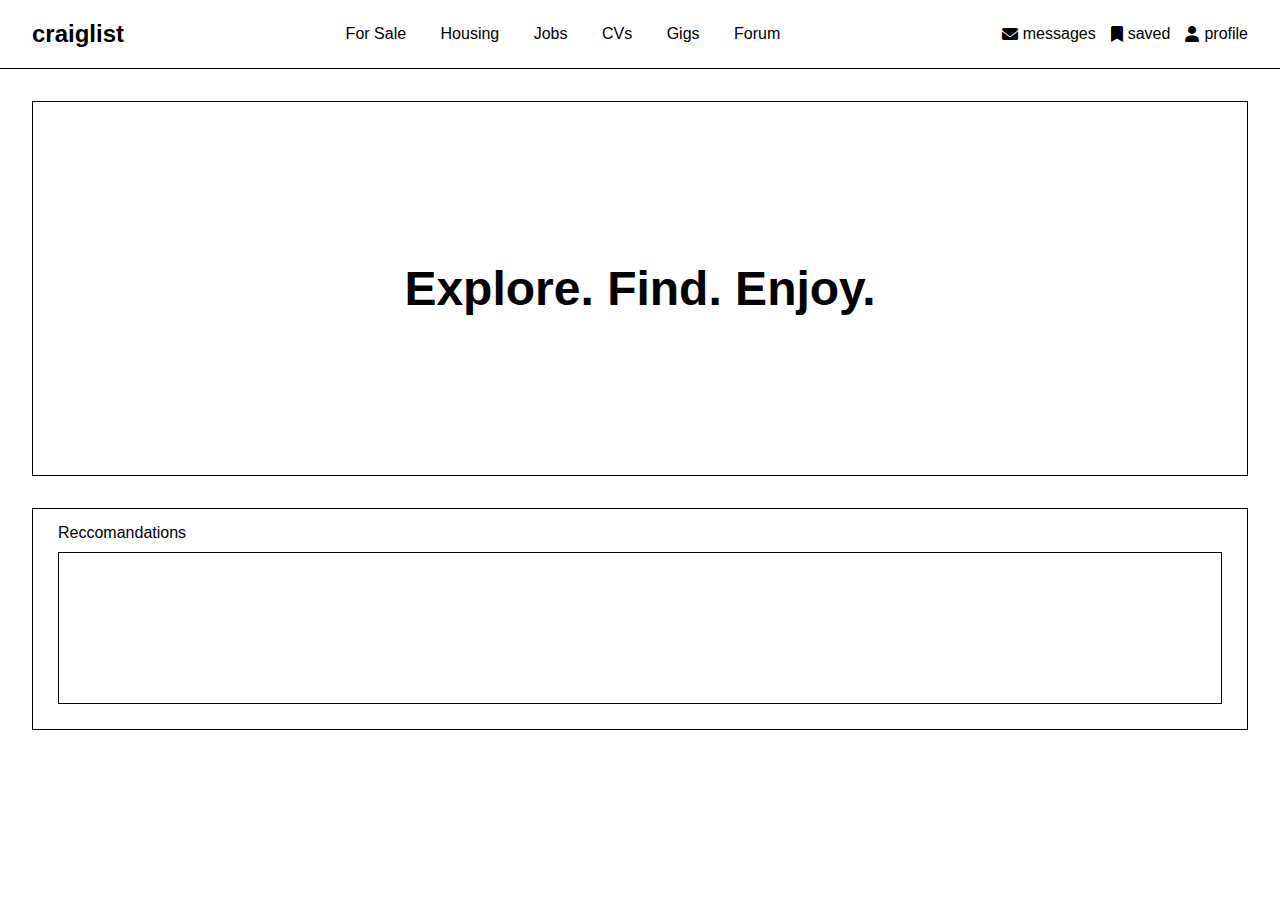
==== craiglist2/index.html @ 65d13ef5 "fully-responsive" ====
<!DOCTYPE html>
<head>
    <meta charset="UTF-8">
    <meta name="viewport" content="width=device-width, initial-scale=1.0">
    <title>Craigslist Homepage </title>
    <link rel="stylesheet" href="styles.css"> 
    <link rel="stylesheet" href="https://cdnjs.cloudflare.com/ajax/libs/font-awesome/6.0.0-beta3/css/all.min.css">
</head>
<body>

    <nav class="nav-menu">
        <div class="left-side">
            <h2>craiglist</h2>
        </div>
        <div class="nav-links">
            <a href="#">For Sale</a>
            <a href="#">Housing</a>
            <a href="#">Jobs</a>
            <a href="#">CVs</a>
            <a href="#">Gigs</a>
            <a href="#">Forum</a>
        </div>
        <div class="right-side">
            <div class="icon-text">
                <i class="fas fa-envelope"></i> 
                <a href="#">messages</a>
            </div>
            <div class="icon-text">
                <i class="fas fa-bookmark"></i>
                <a href="#">saved</a>
            </div>
            <div class="icon-text">
                <i class="fas fa-user"></i>
                <a href="#">profile</a>
            </div>
        </div>
    </nav>

   
    <main>
        <div class="banner">
            <h1>Explore. Find. Enjoy.</h1>
        </div>
    </main>

    
    <section class="recommendations">
        <span>Reccomandations</span>
        <div class="box"></div>
    </section>

</body>
</html>
---- craiglist2/styles.css ----
body {
    font-family: Arial, sans-serif;
    margin: 0;
    padding: 0;
}

a {
    text-decoration: none;
    color: black;
}


.nav-menu {
    display: flex;
    justify-content: space-between;
    align-items: center;
    padding: 20px 32px;
    border-bottom: 1px solid black;
}

.left-side h2 {
    margin: 0;
}

.nav-links a {
    margin: 0 15px;
}

.right-side {
    display: flex;
    align-items: center;
}

.icon-text {
    display: flex;
    align-items: center;
    margin-right: 15px;
}

.icon-text:last-child {
    margin-right: 0px;
}
.icon-text i {
    margin-right: 5px;
}

.banner {
    text-align: center;
    padding: 59px;
    border: 1px solid black;
    margin: 32px;
}

.banner h1 {
    font-size: 3rem;
    margin: 100px 10px;
}

.recommendations {
    padding: 15px 25px 25px 25px;
    margin: 32px;
    border: 1px solid black;
}

.box {
    height: 150px;
    border: 1px solid black;
    margin-top: 10px;
}


@media (max-width: 1035px) { 
    .nav-menu {
        padding: 20px; 
    }
    .left-side h2 {
        font-size: 20px;
        font-weight: 900;

    }

    .nav-links a {
        margin: 0px 4px; 
        font-size: 14px;
    }

    .icon-text {
        margin: 0px 5px;
       
    }
    .icon-text:first-child{
        margin-left: 0px;
    }

    .icon-text i {
        margin-right: 4px;
    }
 
}
@media (max-width: 665px) { 
    .nav-menu {
        flex-direction: column;
        padding: 11px 32px;
        display: flex;
        justify-content: space-between;
        align-items: left;
    }

    .nav-links {
        display: flex;
        flex-direction: column; 
        text-align: center;
        width: 100%;
        margin: 10px 0px;

    }

    .nav-links a {
        margin: 3px 0px; 
        padding: 6px;
        border: 1.8px solid black;
        font-size: 15px;
    }


    .icon-text {
        margin: 0px 10px;
       
    }
    .banner h1 {
        font-size: 1.5rem; 
    }

    .box {
        height: 100px; 
    }

    .left-side h2 {
        font-size: 20px;
        font-weight: 900;

    }

    .banner{
        padding: 9px;
    }
}
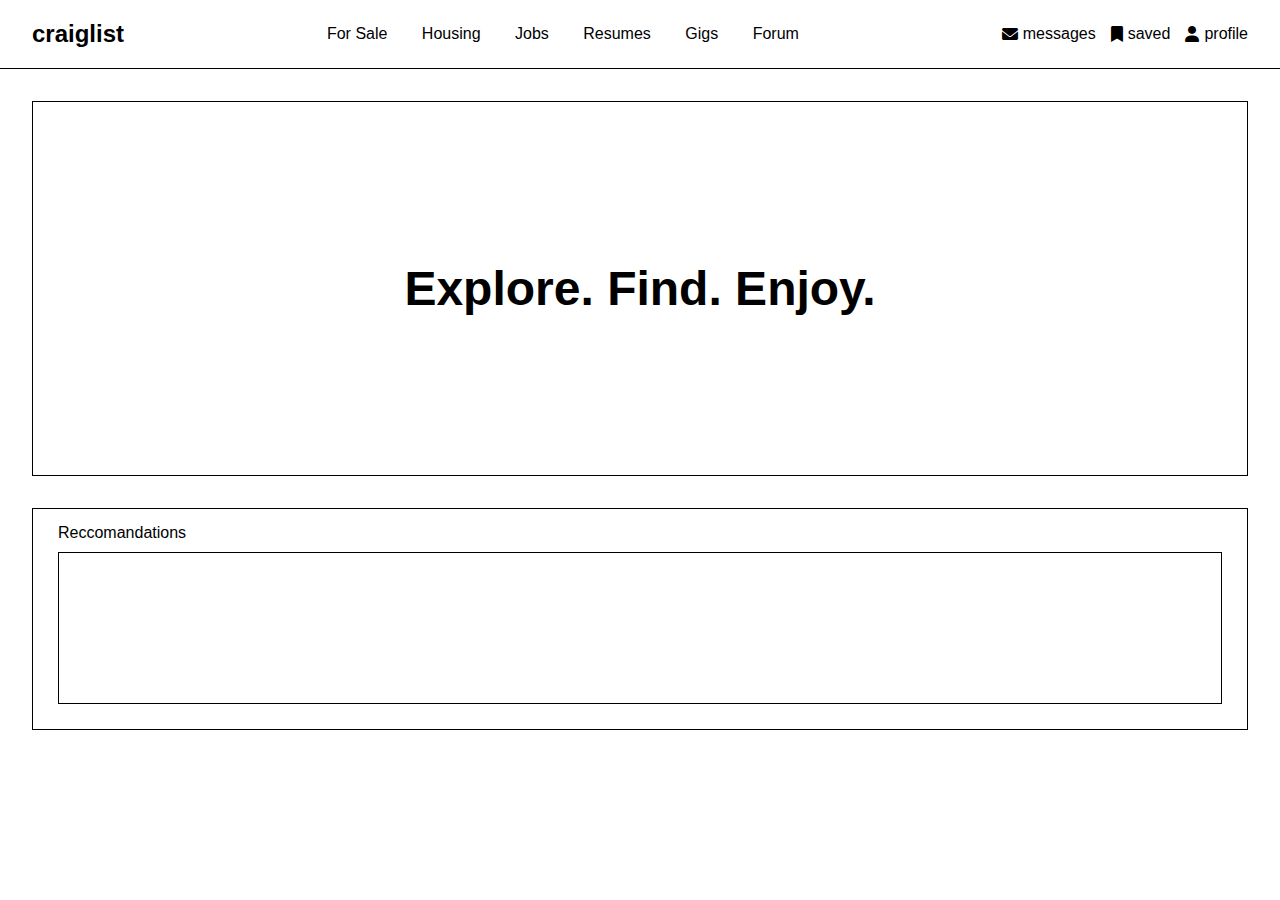
==== commit 5369fd3a: "updates" ====
--- a/craiglist2/index.html
+++ b/craiglist2/index.html
@@ -16,7 +16,7 @@
             <a href="#">For Sale</a>
             <a href="#">Housing</a>
             <a href="#">Jobs</a>
-            <a href="#">CVs</a>
+            <a href="#">Resumes</a>
             <a href="#">Gigs</a>
             <a href="#">Forum</a>
         </div>
--- a/craiglist2/styles.css
+++ b/craiglist2/styles.css
@@ -96,9 +96,13 @@
     .icon-text i {
         margin-right: 4px;
     }
+
+    .icon-text a {
+        font-size: 15px;
+    }
  
 }
-@media (max-width: 665px) { 
+@media (max-width: 675px) { 
     .nav-menu {
         flex-direction: column;
         padding: 11px 32px;
@@ -119,7 +123,7 @@
     .nav-links a {
         margin: 3px 0px; 
         padding: 6px;
-        border: 1.8px solid black;
+        border: 1.5px solid black;
         font-size: 15px;
     }
 
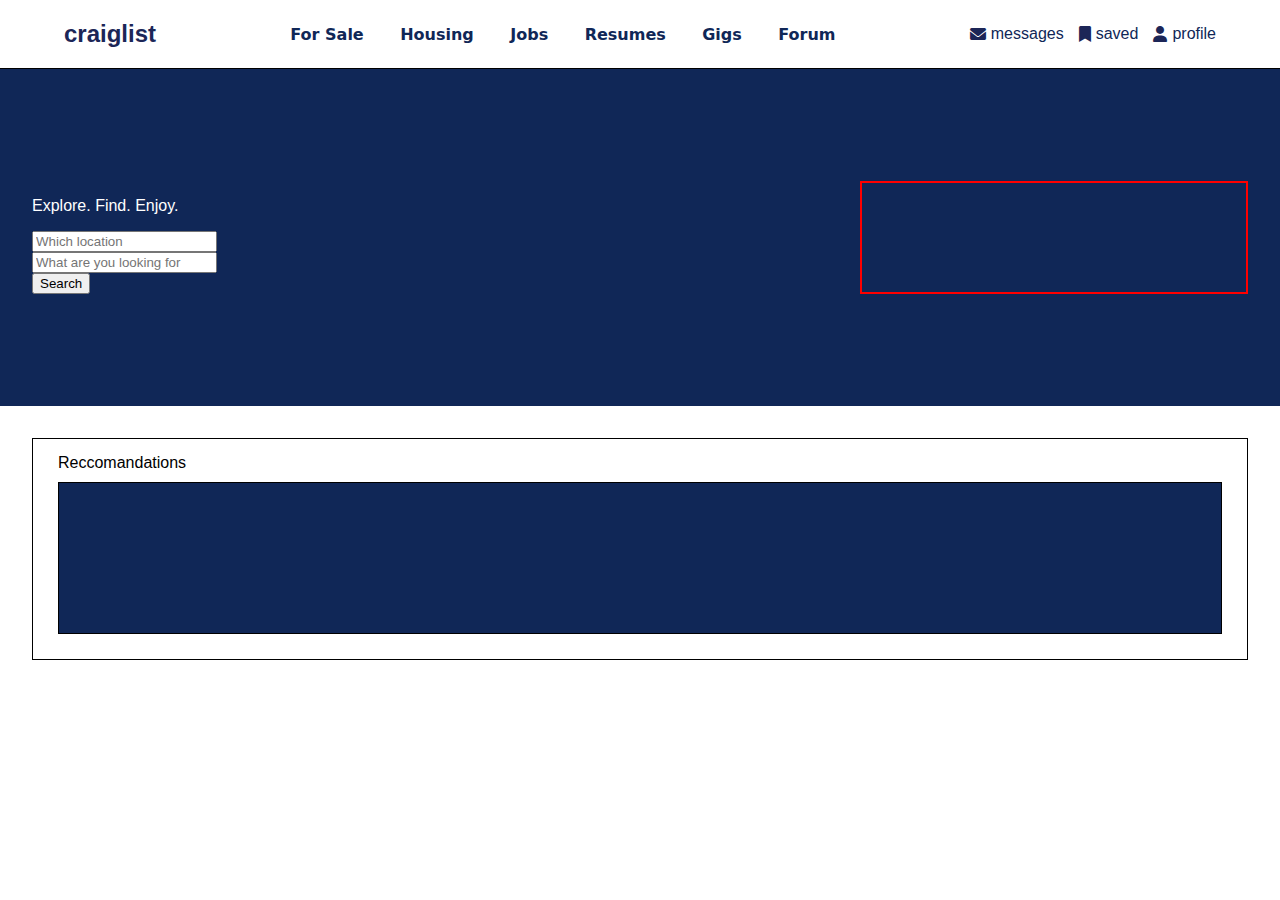
==== commit 80050f60: "newchanges" ====
--- a/craiglist2/index.html
+++ b/craiglist2/index.html
@@ -39,8 +39,30 @@
    
     <main>
         <div class="banner">
-            <h1>Explore. Find. Enjoy.</h1>
+            <div class="left-side-banner">
+                    <form action="" method="post" class="search-location">
+                        <p class="motto"> Explore. Find. Enjoy. </p>
+            
+                        <div class="input-group">
+                            <input type="text" placeholder="Which location" name="fullname">
+                        </div>
+                        
+                        <div class="input-group">
+                            <input type="text" placeholder="What are you looking for" name="fullname">
+                        </div>
+                    
+                        <div class="input-group">
+                            <button name="search" class="btn"> Search </button>
+                        </div>
+            
+                    </form>  
+            </div>
+
+            <div class="banner-pic">
+
+            </div>
         </div>
+           
     </main>
 
     
--- a/craiglist2/styles.css
+++ b/craiglist2/styles.css
@@ -1,6 +1,6 @@
 
 body {
-    font-family: Arial, sans-serif;
+    font-family: Arial, Helvetica, sans-serif;
     margin: 0;
     padding: 0;
 }
@@ -15,8 +15,11 @@
     display: flex;
     justify-content: space-between;
     align-items: center;
-    padding: 20px 32px;
+    padding: 20px 4rem;
     border-bottom: 1px solid black;
+    color:  #1C2657;
+    background-color: rgba(255, 255, 255, 0.71);
+    /*background-image: url(finalimgbg.png);*/
 }
 
 .left-side h2 {
@@ -24,7 +27,13 @@
 }
 
 .nav-links a {
-    margin: 0 15px;
+    margin: 0 16px;
+    font-family: system-ui, -apple-system, BlinkMacSystemFont, 'Segoe UI', Roboto, Oxygen, Ubuntu, Cantarell, 'Open Sans', 'Helvetica Neue', sans-serif;
+    color: #102757;
+    font-weight: 550;
+}
+.nav-links a:hover {
+    text-decoration: underline;
 }
 
 .right-side {
@@ -40,22 +49,38 @@
 
 .icon-text:last-child {
     margin-right: 0px;
+
+}
+
+.icon-text a{
+    color:#102757;
 }
 .icon-text i {
     margin-right: 5px;
 }
 
-.banner {
-    text-align: center;
-    padding: 59px;
-    border: 1px solid black;
-    margin: 32px;
+.icon-text a:hover {
+    text-decoration: underline;
 }
 
-.banner h1 {
-    font-size: 3rem;
-    margin: 100px 10px;
+.banner {
+    padding: 7rem 2rem;
+    color: white;
+    background-color: #102757;
+    display: flex;
+    justify-content: space-between;
 }
+
+.left-side-banner{
+    
+}
+
+.banner-pic{
+    border: 2px solid red;
+    padding: 1rem 12rem;
+    display: inline-block;
+}
+
 
 .recommendations {
     padding: 15px 25px 25px 25px;
@@ -67,6 +92,7 @@
     height: 150px;
     border: 1px solid black;
     margin-top: 10px;
+    background-color: #102757;
 }
 
 
@@ -102,7 +128,7 @@
     }
  
 }
-@media (max-width: 675px) { 
+@media (max-width: 690px) { 
     .nav-menu {
         flex-direction: column;
         padding: 11px 32px;
@@ -122,12 +148,11 @@
 
     .nav-links a {
         margin: 3px 0px; 
-        padding: 6px;
-        border: 1.5px solid black;
-        font-size: 15px;
+        padding: 6.5px;
+        background-color: #102757;
+        font-size: 16px;
+        color: white;
     }
-
-
     .icon-text {
         margin: 0px 10px;
        
@@ -145,6 +170,8 @@
         font-weight: 900;
 
     }
+   
+    
 
     .banner{
         padding: 9px;
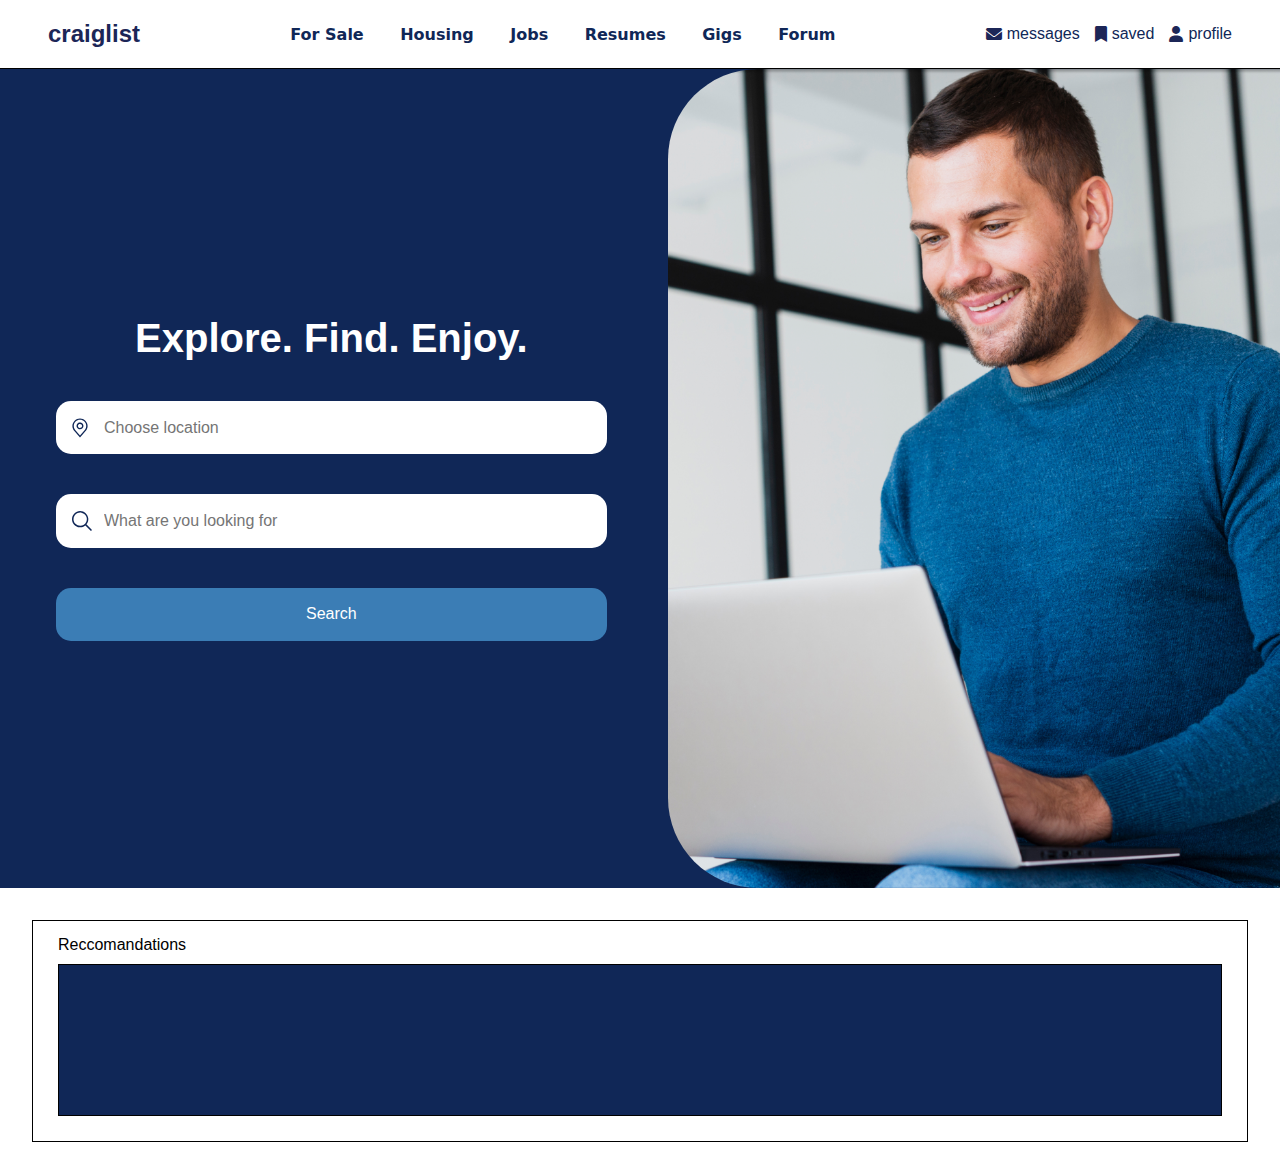
==== commit a6129d5f: "finalbanner-navmenu" ====
--- a/craiglist2/index.html
+++ b/craiglist2/index.html
@@ -40,29 +40,29 @@
     <main>
         <div class="banner">
             <div class="left-side-banner">
-                    <form action="" method="post" class="search-location">
-                        <p class="motto"> Explore. Find. Enjoy. </p>
-            
-                        <div class="input-group">
-                            <input type="text" placeholder="Which location" name="fullname">
-                        </div>
-                        
-                        <div class="input-group">
-                            <input type="text" placeholder="What are you looking for" name="fullname">
-                        </div>
-                    
-                        <div class="input-group">
-                            <button name="search" class="btn"> Search </button>
-                        </div>
-            
-                    </form>  
+                <form action="" method="post" class="search-location">
+                    <p class="motto"> Explore. Find. Enjoy. </p>
+        
+                    <div class="input-group">
+                        <img src="locIcon.svg" alt="Location Icon" class="icon">
+                        <input type="text" placeholder="Choose location" name="location">
+                    </div>
+        
+                    <div class="input-group">
+                        <img src="searchIcon.svg" alt="Search Icon" class="icon">
+                        <input type="text" placeholder="What are you looking for" name="query">
+                    </div>
+        
+                    <div class="input-group">
+                        <button name="search" class="btn"> Search </button>
+                    </div>
+                </form>  
             </div>
-
+        
             <div class="banner-pic">
-
+                <img src="bpic.png" alt="Banner Image">
             </div>
-        </div>
-           
+        </div>        
     </main>
 
     
--- a/craiglist2/styles.css
+++ b/craiglist2/styles.css
@@ -15,11 +15,10 @@
     display: flex;
     justify-content: space-between;
     align-items: center;
-    padding: 20px 4rem;
+    padding: 20px 3rem;
     border-bottom: 1px solid black;
     color:  #1C2657;
     background-color: rgba(255, 255, 255, 0.71);
-    /*background-image: url(finalimgbg.png);*/
 }
 
 .left-side h2 {
@@ -64,21 +63,87 @@
 }
 
 .banner {
-    padding: 7rem 2rem;
+    padding: 0rem 0rem 0rem 3.5rem;
     color: white;
     background-color: #102757;
     display: flex;
     justify-content: space-between;
-}
-
-.left-side-banner{
-    
-}
-
-.banner-pic{
-    border: 2px solid red;
-    padding: 1rem 12rem;
-    display: inline-block;
+    align-items: center;
+    position: relative;
+    height: 91vh;
+}
+
+.left-side-banner {
+    width: 45%;
+    margin: 0rem;
+}
+
+.motto {
+    font-size: 2.5rem;
+    font-weight: bold;
+    margin: 0rem 0rem 2.5rem 0rem;
+    color: white;
+    text-align: center;
+}
+
+.input-group input, .btn {
+    width: 100%; 
+    padding: 1.1rem 3rem; 
+    box-sizing: border-box; 
+    display: inline-block; 
+    border-radius: 15px;
+    border: none;
+    font-size: 1rem;
+}
+
+.input-group {
+    position: relative;
+    margin-bottom: 2.5rem;
+    width: 100%; 
+}
+
+.input-group:last-child{
+    margin-bottom: 0rem;
+}
+
+.btn {
+    background-color: #3b7db5;
+    border: none;
+    color: white;
+    box-sizing: border-box;
+    font-size: 1rem;
+    cursor: pointer;
+    transition: background-color 0.3s ease;
+}
+
+.btn:hover {
+    background-color: #4B9FE1;
+}
+
+.input-group img.icon {
+    position: absolute;
+    top: 50%;
+    left: 1rem;
+    transform: translateY(-50%);   
+    height: 20px;
+}
+
+
+.banner-pic {
+    width: 50%; 
+    height: 100%;
+    display: flex;
+    justify-content: flex-end;
+    padding: 0;
+    overflow: hidden;
+}
+
+.banner-pic img {
+    width: 100%;
+    height: 100%;
+    object-fit: cover; 
+    margin: 0; 
+   border-radius: 90px 0px 0px 90px;
 }
 
 
@@ -152,14 +217,12 @@
         background-color: #102757;
         font-size: 16px;
         color: white;
+        font-weight: 500;
     }
     .icon-text {
         margin: 0px 10px;
        
     }
-    .banner h1 {
-        font-size: 1.5rem; 
-    }
 
     .box {
         height: 100px; 
@@ -171,9 +234,43 @@
 
     }
    
-    
-
-    .banner{
-        padding: 9px;
-    }
-}
+    .banner {
+        padding: 0rem 1rem; 
+        text-align: center;  
+        height: 85vh;  
+        background-image: url('bpic.png'); 
+        background-size: cover;  
+        background-position: center;  
+        position: relative; 
+    }
+
+
+    .banner::before {
+        content: '';
+        position: absolute;
+        top: 0;
+        left: 0;
+        width: 100%;
+        height: 100%;
+        background-color: hsla(221, 69%, 20%, 0.94); 
+        z-index: 1; 
+    }
+
+
+    .left-side-banner {
+        width: 90%;  
+        z-index: 2;  
+        text-align: center;
+        margin: 0 auto; 
+    }
+
+    .motto {
+        font-size: 2rem; 
+    }
+
+    .banner-pic {
+        display: none; 
+    }
+
+  
+}
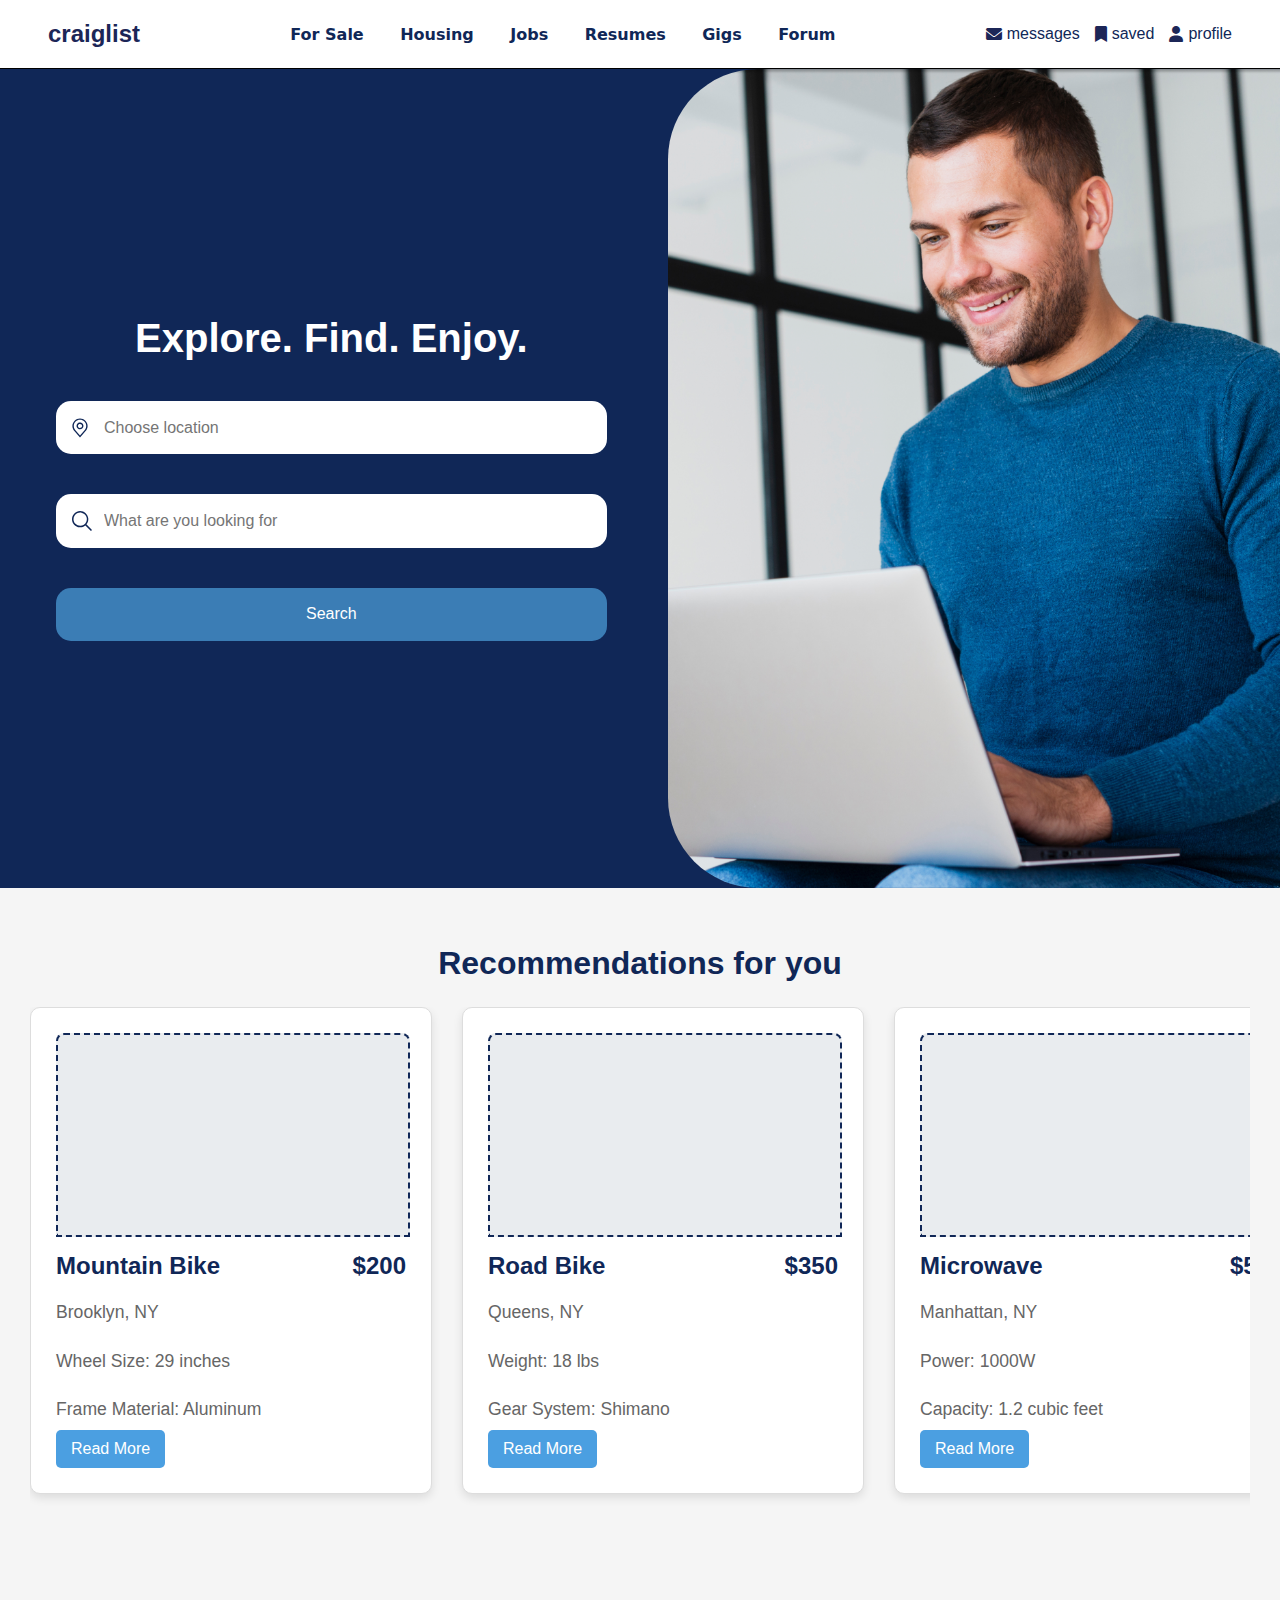
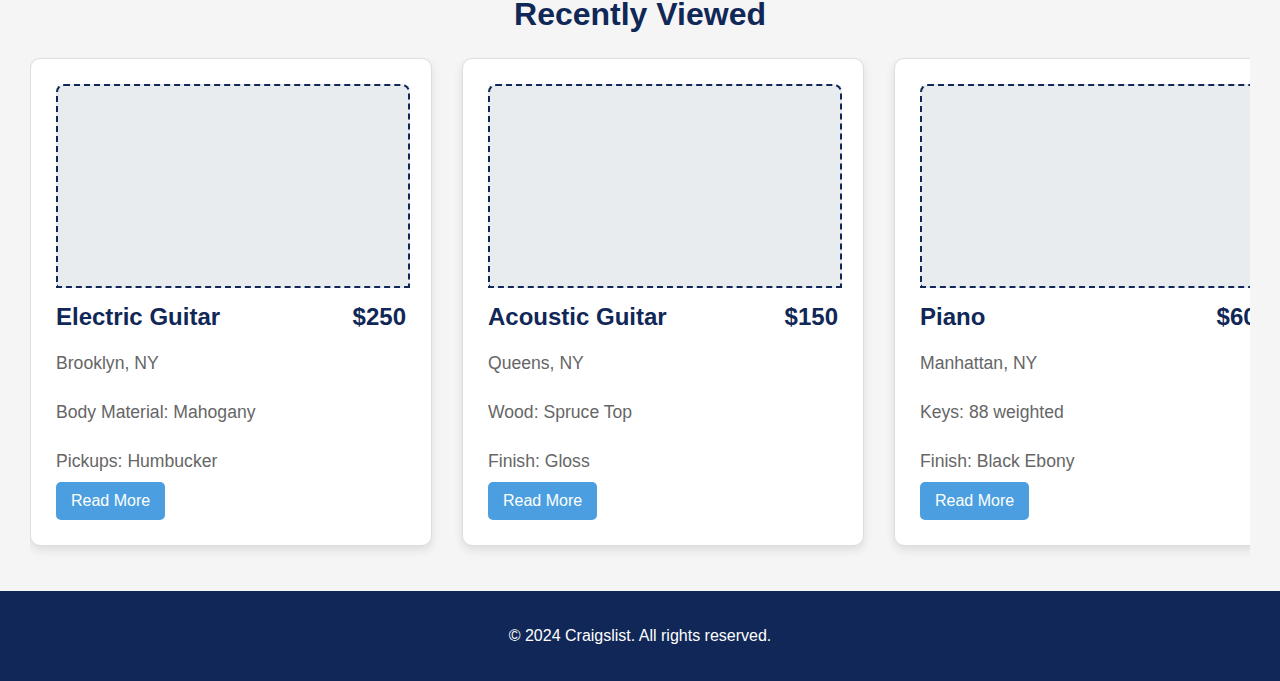
==== commit 7b2ff832: "cards" ====
--- a/craiglist2/index.html
+++ b/craiglist2/index.html
@@ -65,11 +65,189 @@
         </div>        
     </main>
 
-    
-    <section class="recommendations">
-        <span>Reccomandations</span>
-        <div class="box"></div>
+
+
+    
+
+    <section class="recommendations-section">
+        <h2>Recommendations for you</h2>
+        <div class="recommendations-container">
+            <div class="recommendation-card">
+                <div class="img"></div>
+                <div class="card-info">
+                    <div class="title-price">
+                        <span>Mountain Bike</span>
+                        <span>$200</span>
+                    </div>
+                    <p>Brooklyn, NY</p>
+                    <p>Wheel Size: 29 inches</p>
+                    <p>Frame Material: Aluminum</p>
+                    <button class="read-more-btn">Read More</button>
+                </div>
+            </div>
+            <div class="recommendation-card">
+                <div class="img"></div>
+                <div class="card-info">
+                    <div class="title-price">
+                        <span>Road Bike</span>
+                        <span>$350</span>
+                    </div>
+                    <p>Queens, NY</p>
+                    <p>Weight: 18 lbs</p>
+                    <p>Gear System: Shimano</p>
+                    <button class="read-more-btn">Read More</button>
+                </div>
+            </div>
+            <div class="recommendation-card">
+                <div class="img"></div>
+                <div class="card-info">
+                    <div class="title-price">
+                        <span>Microwave</span>
+                        <span>$50</span>
+                    </div>
+                    <p>Manhattan, NY</p>
+                    <p>Power: 1000W</p>
+                    <p>Capacity: 1.2 cubic feet</p>
+                    <button class="read-more-btn">Read More</button>
+                </div>
+            </div>
+            <div class="recommendation-card">
+                <div class="img"></div>
+                <div class="card-info">
+                    <div class="title-price">
+                        <span>Electric Bike</span>
+                        <span>$500</span>
+                    </div>
+                    <p>Bronx, NY</p>
+                    <p>Battery: 36V Lithium</p>
+                    <p>Range: 40 miles</p>
+                    <button class="read-more-btn">Read More</button>
+                </div>
+            </div>
+            <div class="recommendation-card">
+                <div class="img"></div>
+                <div class="card-info">
+                    <div class="title-price">
+                        <span>Fridge</span>
+                        <span>$300</span>
+                    </div>
+                    <p>Staten Island, NY</p>
+                    <p>Capacity: 20 cu ft</p>
+                    <p>Energy Star: Yes</p>
+                    <button class="read-more-btn">Read More</button>
+                </div>
+            </div>
+            <div class="recommendation-card">
+                <div class="img"></div>
+                <div class="card-info">
+                    <div class="title-price">
+                        <span>Laptop</span>
+                        <span>$600</span>
+                    </div>
+                    <p>Queens, NY</p>
+                    <p>Processor: Intel i7</p>
+                    <p>RAM: 16GB</p>
+                    <button class="read-more-btn">Read More</button>
+                </div>
+            </div>
+            <div class="see-more">
+                <button>See More</button>
+            </div>
+        </div>
     </section>
+    
+    <section class="recently-viewed-section">
+        <h2>Recently Viewed</h2>
+        <div class="recommendations-container">
+            <div class="recommendation-card">
+                <div class="img"></div>
+                <div class="card-info">
+                    <div class="title-price">
+                        <span>Electric Guitar</span>
+                        <span>$250</span>
+                    </div>
+                    <p>Brooklyn, NY</p>
+                    <p>Body Material: Mahogany</p>
+                    <p>Pickups: Humbucker</p>
+                    <button class="read-more-btn">Read More</button>
+                </div>
+            </div>
+            <div class="recommendation-card">
+                <div class="img"></div>
+                <div class="card-info">
+                    <div class="title-price">
+                        <span>Acoustic Guitar</span>
+                        <span>$150</span>
+                    </div>
+                    <p>Queens, NY</p>
+                    <p>Wood: Spruce Top</p>
+                    <p>Finish: Gloss</p>
+                    <button class="read-more-btn">Read More</button>
+                </div>
+            </div>
+            <div class="recommendation-card">
+                <div class="img"></div>
+                <div class="card-info">
+                    <div class="title-price">
+                        <span>Piano</span>
+                        <span>$600</span>
+                    </div>
+                    <p>Manhattan, NY</p>
+                    <p>Keys: 88 weighted</p>
+                    <p>Finish: Black Ebony</p>
+                    <button class="read-more-btn">Read More</button>
+                </div>
+            </div>
+            <div class="recommendation-card">
+                <div class="img"></div>
+                <div class="card-info">
+                    <div class="title-price">
+                        <span>Keyboard</span>
+                        <span>$100</span>
+                    </div>
+                    <p>Bronx, NY</p>
+                    <p>Keys: 61 semi-weighted</p>
+                    <p>Sound Bank: 300 voices</p>
+                    <button class="read-more-btn">Read More</button>
+                </div>
+            </div>
+            <div class="recommendation-card">
+                <div class="img"></div>
+                <div class="card-info">
+                    <div class="title-price">
+                        <span>TV</span>
+                        <span>$400</span>
+                    </div>
+                    <p>Brooklyn, NY</p>
+                    <p>Size: 55 inches</p>
+                    <p>Resolution: 4K UHD</p>
+                    <button class="read-more-btn">Read More</button>
+                </div>
+            </div>
+            <div class="recommendation-card">
+                <div class="img"></div>
+                <div class="card-info">
+                    <div class="title-price">
+                        <span>Desk</span>
+                        <span>$100</span>
+                    </div>
+                    <p>Manhattan, NY</p>
+                    <p>Material: Oak Wood</p>
+                    <p>Dimensions: 5ft x 3ft</p>
+                    <button class="read-more-btn">Read More</button>
+                </div>
+            </div>
+            <div class="see-more">
+                <button>See More</button>
+            </div>
+        </div>
+    </section>
+    
+    <footer class="footer">
+        <p>&copy; 2024 Craigslist. All rights reserved.</p>
+    </footer>
+    
+
 
 </body>
 </html>
--- a/craiglist2/styles.css
+++ b/craiglist2/styles.css
@@ -147,18 +147,139 @@
 }
 
 
-.recommendations {
-    padding: 15px 25px 25px 25px;
-    margin: 32px;
-    border: 1px solid black;
-}
-
-.box {
-    height: 150px;
-    border: 1px solid black;
-    margin-top: 10px;
+
+
+
+
+.recommendations-section, .recently-viewed-section {
+    padding: 30px;
+    background-color: #f5f5f5;
+}
+
+.recommendations-section h2, .recently-viewed-section h2 {
+    text-align: center;
+    color: #102757;
+    margin-bottom: 25px;
+    font-size: 2rem;
+}
+
+.recommendations-container {
+    display: flex;
+    gap: 30px;
+    overflow-x: auto;
+    padding-bottom: 15px;
+    scroll-behavior: smooth;
+}
+
+.recommendation-card {
+    flex: 0 0 auto;
+    width: 350px;
+    text-align: left;
+    background-color: #fff;
+    border: 1px solid #ddd;
+    border-radius: 10px;
+    box-shadow: 0 4px 10px rgba(0, 0, 0, 0.1);
+    transition: transform 0.3s ease;
+    padding: 25px;
+}
+
+.recommendation-card:hover {
+    transform: translateY(-5px);
+}
+
+.img {
+    width: 100%;
+    height: 200px;
+    border: 2px dashed #102757;
+    background-color: #e9ecef;
+    border-radius: 8px 8px 0 0;
+    margin-bottom: 15px;
+}
+
+.card-info {
+    display: flex;
+    flex-direction: column;
+    justify-content: space-between;
+}
+
+.title-price {
+    display: flex;
+    justify-content: space-between;
+    font-size: 1.5rem;
+    font-weight: bold;
+    margin-bottom: 5px;
+    color: #102757;
+}
+
+.card-info p {
+    font-size: 1.1rem;
+    color: #666;
+    margin-bottom: 10px;
+}
+
+.read-more-btn {
+    background-color: #4B9FE1;
+    color: white;
+    border: none;
+    padding: 10px 15px;
+    font-size: 1rem;
+    border-radius: 5px;
+    cursor: pointer;
+    transition: background-color 0.3s ease;
+    align-self: flex-start;
+}
+
+.read-more-btn:hover {
+    background-color: #3b7db5;
+}
+
+.see-more {
+    display: flex;
+    justify-content: center;
+    align-items: center;
+    padding: 20px;
+}
+
+.see-more button {
     background-color: #102757;
-}
+    color: white;
+    border: none;
+    border-radius: 50%;
+    padding: 15px;
+    font-size: 1rem;
+    cursor: pointer;
+    transition: background-color 0.3s ease;
+}
+
+.see-more button:hover {
+    background-color: #4B9FE1;
+}
+
+.footer {
+    background-color: #102757;
+    color: white;
+    text-align: center;
+    padding: 20px;
+    font-size: 1rem;
+}
+
+@media (max-width: 690px) {
+    .recommendation-card {
+        width: 83%;
+        margin: 0 auto;
+    }
+}
+
+
+
+
+
+
+
+
+
+
+
 
 
 @media (max-width: 1035px) { 
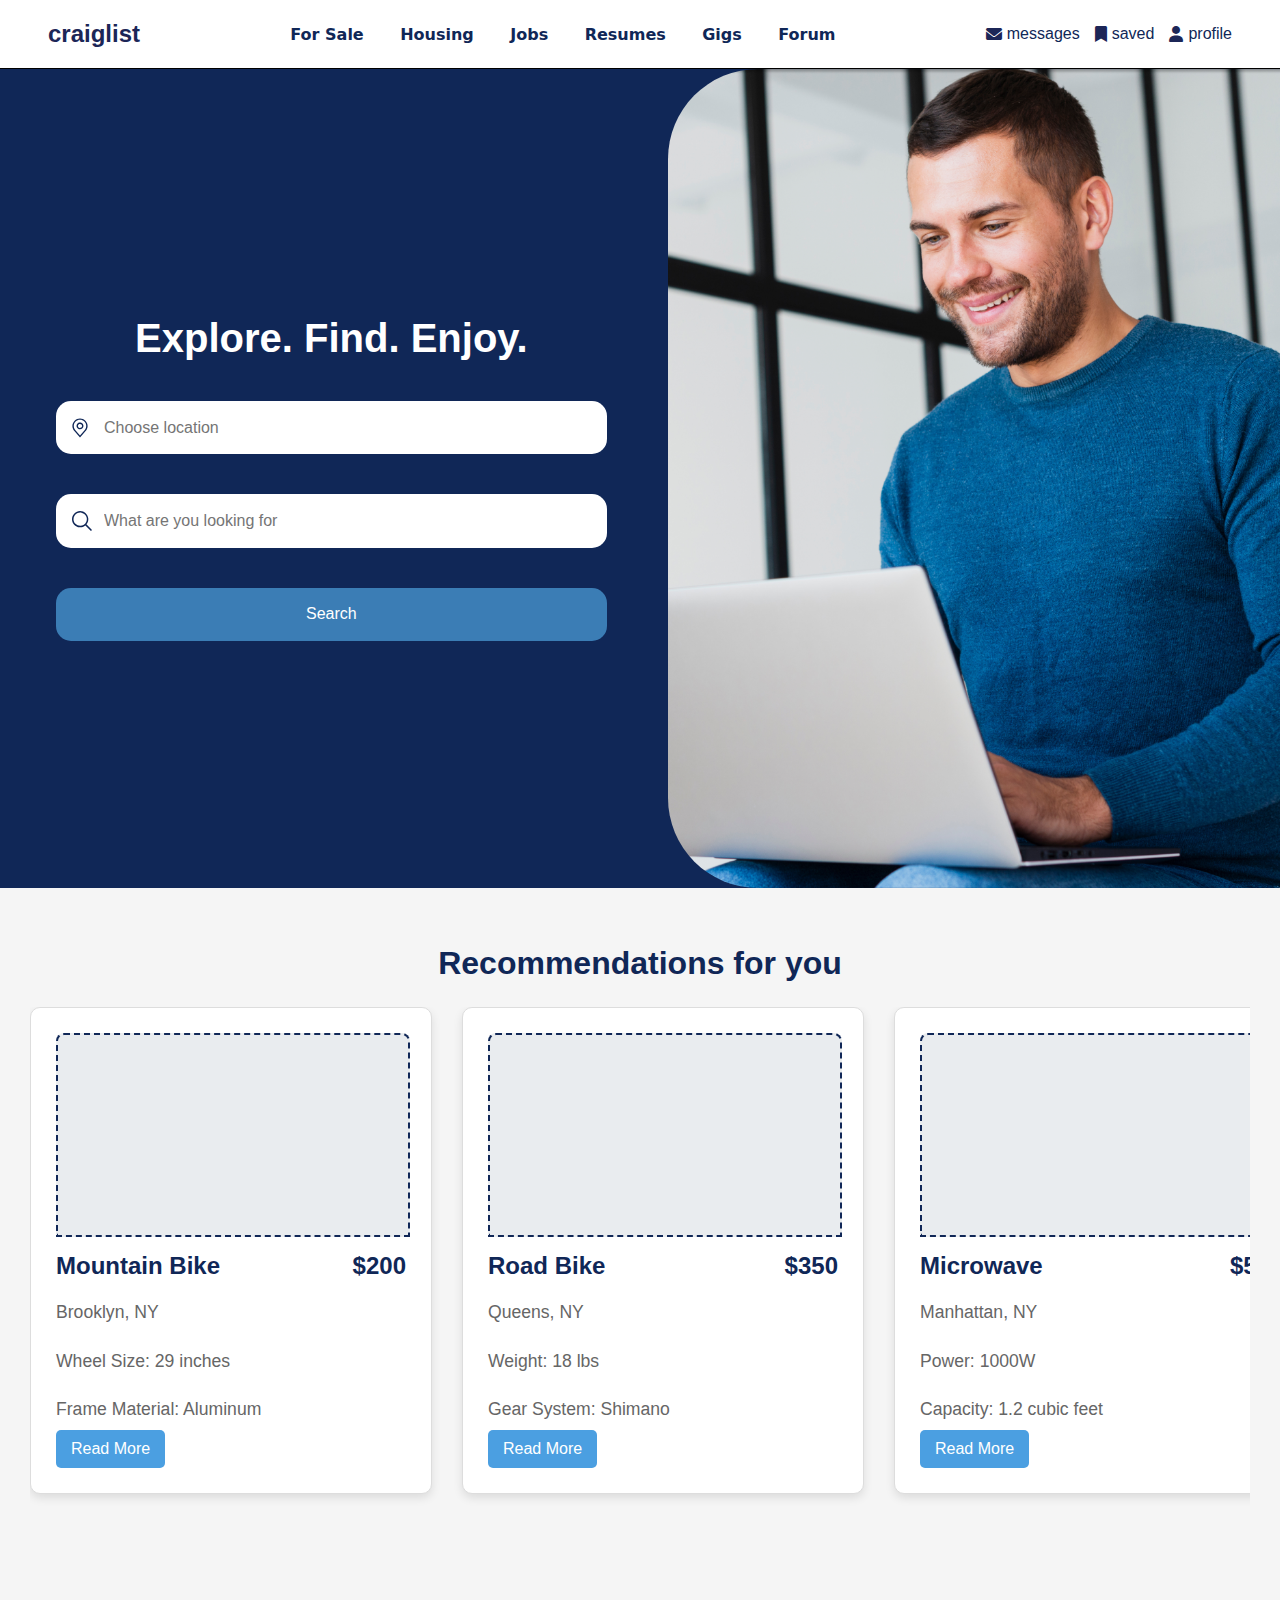
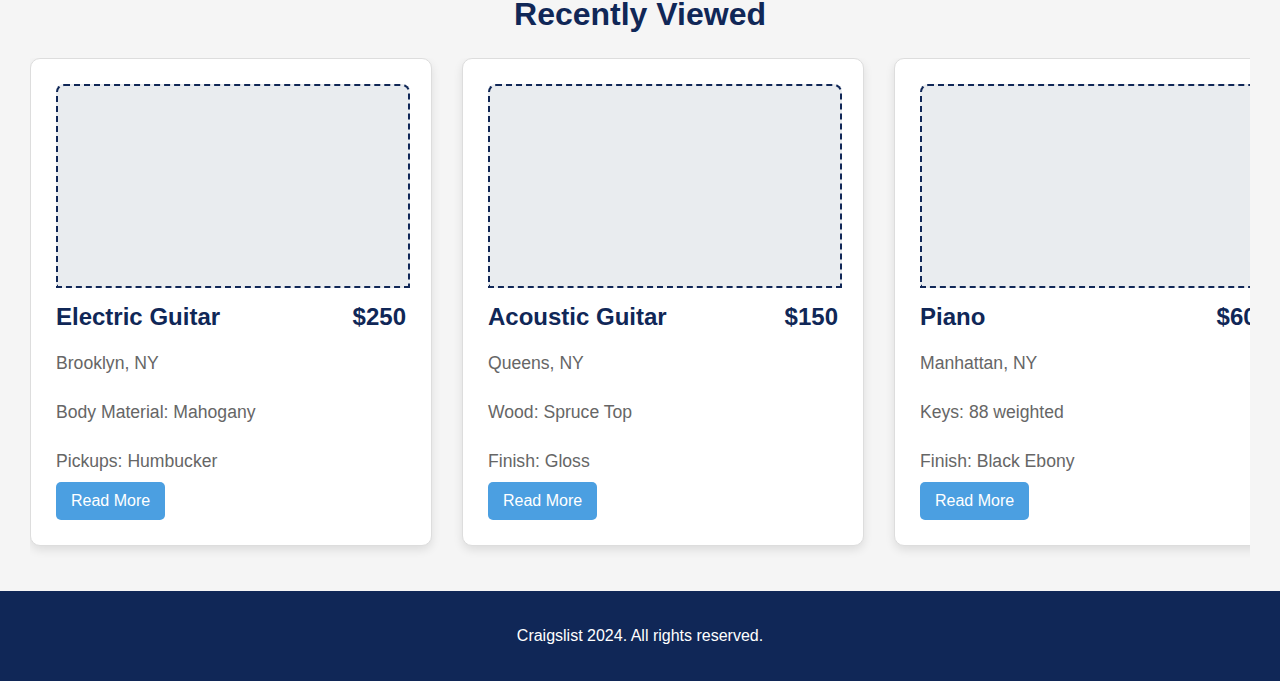
==== commit afa06a42: "changes" ====
--- a/craiglist2/index.html
+++ b/craiglist2/index.html
@@ -244,7 +244,7 @@
     </section>
     
     <footer class="footer">
-        <p>&copy; 2024 Craigslist. All rights reserved.</p>
+        <p> Craigslist 2024. All rights reserved.</p>
     </footer>
     
 
--- a/craiglist2/styles.css
+++ b/craiglist2/styles.css
@@ -263,16 +263,6 @@
     font-size: 1rem;
 }
 
-@media (max-width: 690px) {
-    .recommendation-card {
-        width: 83%;
-        margin: 0 auto;
-    }
-}
-
-
-
-
 
 
 
@@ -393,5 +383,9 @@
         display: none; 
     }
 
+    .recommendation-card {
+        width: 83%;
+        margin: 0 auto;
+    }
   
 }
